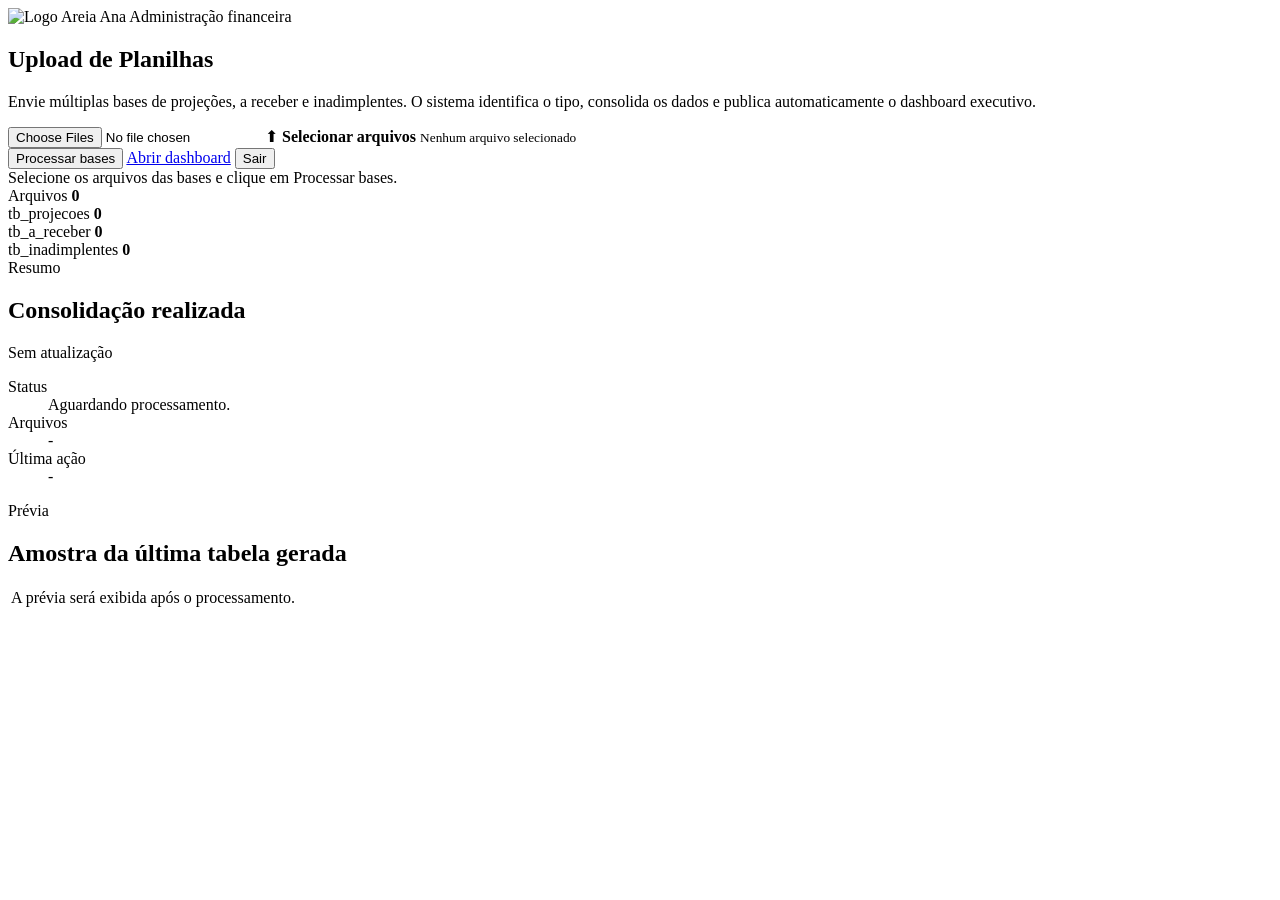
==== admin.html @ 6baa0681 "Restore admin upload page and parser" ====
<!DOCTYPE html>
<html lang="pt-BR">
  <head>
    <meta charset="UTF-8" />
    <meta name="viewport" content="width=device-width, initial-scale=1.0" />
    <title>Financeiro | Admin</title>
    <link rel="preconnect" href="https://fonts.googleapis.com" />
    <link rel="preconnect" href="https://fonts.gstatic.com" crossorigin />
    <link
      href="https://fonts.googleapis.com/css2?family=Inter:wght@400;500;600;700;800&display=swap"
      rel="stylesheet"
    />
    <link rel="stylesheet" href="style.css" />
  </head>
  <body data-page="admin">
    <main class="page page-login admin-page">
      <section class="premium-card admin-card centered-panel wide-panel">
        <header class="panel-header">
          <img class="logo brand-logo" src="logo-areia-ana.svg" alt="Logo Areia Ana" />
          <span class="eyebrow">Administração financeira</span>
          <h1>Upload de Planilhas</h1>
          <p class="page-description">
            Envie múltiplas bases de projeções, a receber e inadimplentes. O sistema identifica o tipo, consolida os
            dados e publica automaticamente o dashboard executivo.
          </p>
        </header>

        <div class="upload-section">
          <label class="upload-dropzone" for="fileInput">
            <input id="fileInput" type="file" accept=".xlsx,.xls,.xlsm,.xlsb,.csv,.eb,.txt" multiple />
            <span class="upload-icon">⬆</span>
            <strong>Selecionar arquivos</strong>
            <small id="selectedFileLabel">Nenhum arquivo selecionado</small>
          </label>

          <div class="upload-actions">
            <button class="btn btn-primary" id="processButton" type="button">Processar bases</button>
            <a class="btn btn-secondary" href="dashboard.html">Abrir dashboard</a>
            <button class="btn btn-ghost" id="logoutButton" type="button">Sair</button>
          </div>

          <div id="processingMessage" class="status-banner is-idle" aria-live="polite">
            Selecione os arquivos das bases e clique em Processar bases.
          </div>

          <div class="stats-grid compact-grid admin-stats-grid">
            <article class="stat-card accent">
              <span>Arquivos</span>
              <strong id="fileNameValue">0</strong>
            </article>
            <article class="stat-card">
              <span>tb_projecoes</span>
              <strong id="projecoesValue">0</strong>
            </article>
            <article class="stat-card">
              <span>tb_a_receber</span>
              <strong id="receberValue">0</strong>
            </article>
            <article class="stat-card">
              <span>tb_inadimplentes</span>
              <strong id="inadimplentesValue">0</strong>
            </article>
          </div>
        </div>

        <section class="admin-content-grid admin-detail-grid">
          <article class="premium-card inner-card">
            <div class="section-heading compact-heading">
              <div>
                <span class="eyebrow">Resumo</span>
                <h2>Consolidação realizada</h2>
              </div>
              <div class="meta-pill" id="updatedAtValue">Sem atualização</div>
            </div>
            <dl class="data-list" id="metadataList">
              <div><dt>Status</dt><dd>Aguardando processamento.</dd></div>
              <div><dt>Arquivos</dt><dd>-</dd></div>
              <div><dt>Última ação</dt><dd>-</dd></div>
            </dl>
            <div class="file-list" id="fileListPreview"></div>
          </article>

          <article class="premium-card inner-card full-span">
            <div class="section-heading compact-heading">
              <div>
                <span class="eyebrow">Prévia</span>
                <h2 id="previewTitle">Amostra da última tabela gerada</h2>
              </div>
            </div>
            <div class="table-shell">
              <table>
                <thead id="previewTableHead"></thead>
                <tbody id="previewTableBody">
                  <tr>
                    <td colspan="6" class="empty-state-cell">A prévia será exibida após o processamento.</td>
                  </tr>
                </tbody>
              </table>
            </div>
          </article>
        </section>
      </section>
    </main>

    <script src="https://cdn.sheetjs.com/xlsx-0.20.3/package/dist/xlsx.full.min.js"></script>
    <script src="utils.js"></script>
    <script src="app.js"></script>
    <script src="admin.js"></script>
  </body>
</html>
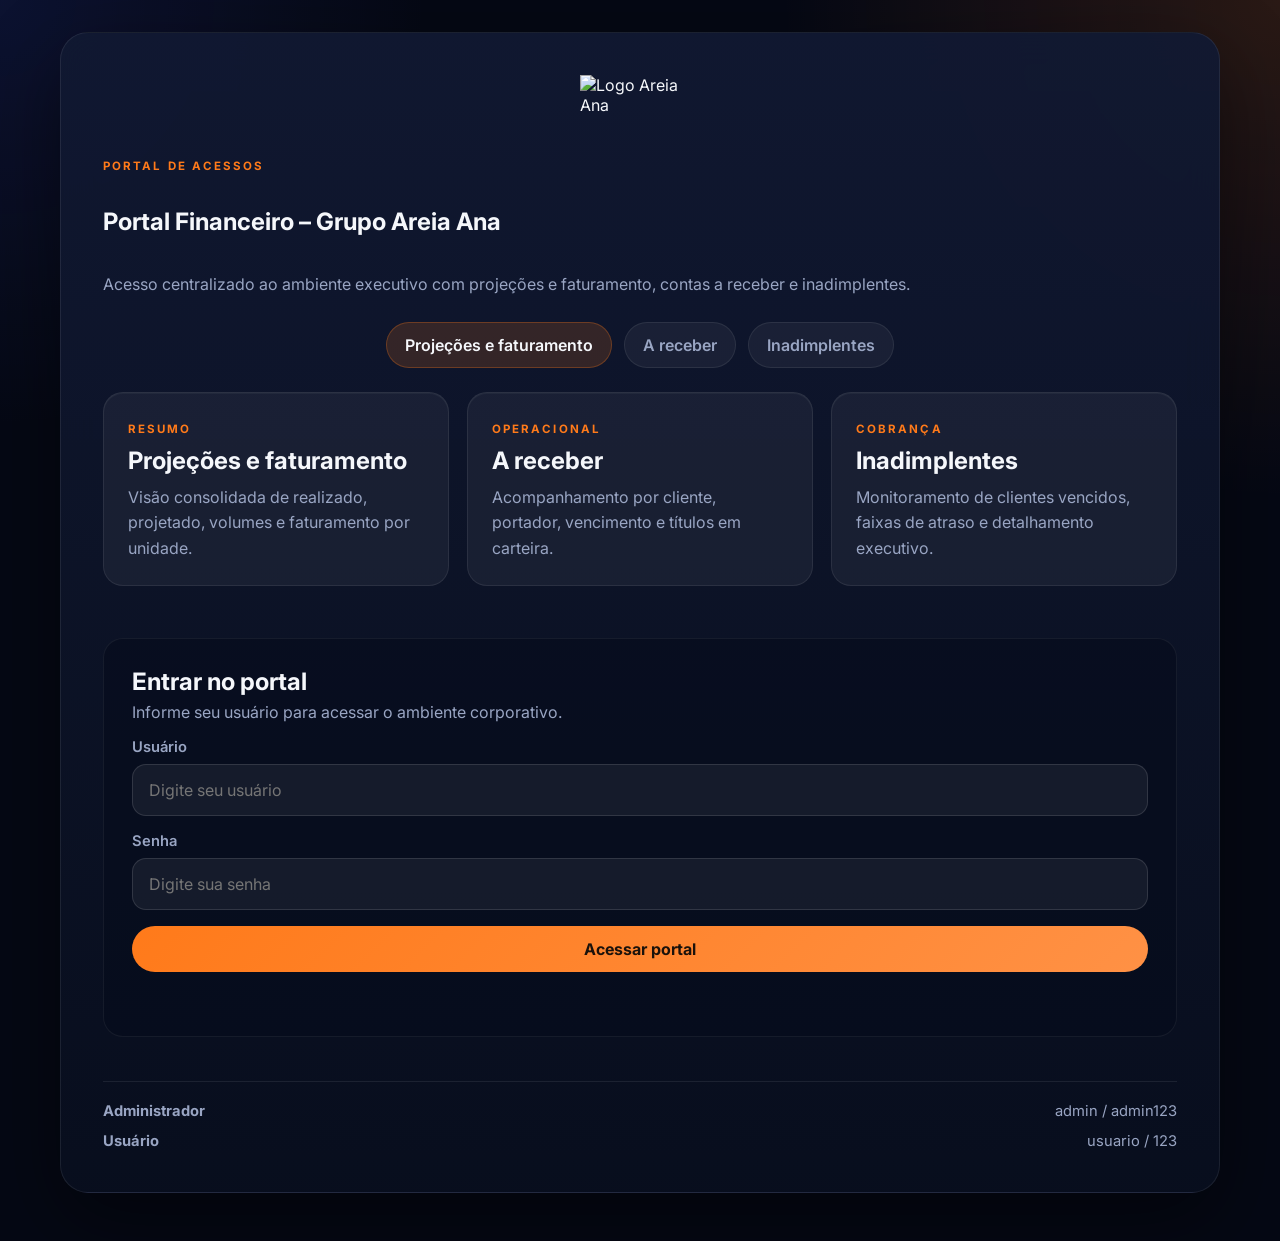
==== commit 5010c84e: "Update admin.html" ====
--- a/admin.html
+++ b/admin.html
@@ -16,7 +16,7 @@
     <main class="page page-login admin-page">
       <section class="premium-card admin-card centered-panel wide-panel">
         <header class="panel-header">
-          <img class="logo brand-logo" src="logo-areia-ana.svg" alt="Logo Areia Ana" />
+          <img class="logo brand-logo" src="logo.png" alt="Logo Areia Ana" />
           <span class="eyebrow">Administração financeira</span>
           <h1>Upload de Planilhas</h1>
           <p class="page-description">
@@ -36,6 +36,7 @@
           <div class="upload-actions">
             <button class="btn btn-primary" id="processButton" type="button">Processar bases</button>
             <a class="btn btn-secondary" href="dashboard.html">Abrir dashboard</a>
+            <button class="btn btn-secondary" id="clearReportsButton" type="button">Limpar relatórios</button>
             <button class="btn btn-ghost" id="logoutButton" type="button">Sair</button>
           </div>
 
--- a/style.css
+++ b/style.css
@@ -0,0 +1,1112 @@
+:root {
+  --bg: #050814;
+  --bg-elevated: rgba(17, 27, 53, 0.88);
+  --panel: rgba(15, 23, 44, 0.94);
+  --panel-strong: rgba(11, 17, 34, 0.98);
+  --line: rgba(255, 255, 255, 0.08);
+  --line-strong: rgba(255, 122, 26, 0.26);
+  --text: #f5f7fb;
+  --muted: #99a5c3;
+  --accent: #ff7a1a;
+  --accent-strong: #ff9145;
+  --success: #4dd39a;
+  --danger: #ff6b6b;
+  --warning: #ffd166;
+  --shadow: 0 28px 80px rgba(0, 0, 0, 0.45);
+  --radius-xl: 28px;
+  --radius-lg: 20px;
+  --radius-md: 14px;
+}
+
+* {
+  box-sizing: border-box;
+}
+
+html,
+body {
+  margin: 0;
+  min-height: 100%;
+  background:
+    radial-gradient(circle at top right, rgba(255, 122, 26, 0.15), transparent 28%),
+    radial-gradient(circle at left top, rgba(65, 94, 255, 0.12), transparent 24%),
+    var(--bg);
+  color: var(--text);
+  font-family: 'Inter', system-ui, -apple-system, BlinkMacSystemFont, 'Segoe UI', sans-serif;
+}
+
+body {
+  min-height: 100vh;
+}
+
+a {
+  color: inherit;
+  text-decoration: none;
+}
+
+button,
+input {
+  font: inherit;
+}
+
+.page {
+  width: min(1160px, calc(100% - 32px));
+  margin: 0 auto;
+  padding: 32px 0 48px;
+}
+
+.page-login {
+  min-height: 100vh;
+  display: flex;
+  justify-content: center;
+  align-items: center;
+}
+
+.page-shell {
+  display: grid;
+  gap: 24px;
+}
+
+.centered-panel {
+  margin: 0 auto;
+}
+
+.admin-page,
+.dashboard-page {
+  align-items: flex-start;
+}
+
+.premium-card {
+  background: linear-gradient(180deg, rgba(17, 25, 50, 0.94), rgba(8, 14, 30, 0.98));
+  border: 1px solid var(--line);
+  border-radius: var(--radius-xl);
+  box-shadow: var(--shadow);
+  backdrop-filter: blur(18px);
+}
+
+.login-card {
+  width: min(100%, 420px);
+  padding: 40px 30px;
+  margin-top: 40px;
+}
+
+.portal-entry-card {
+  width: min(100%, 1180px);
+  padding: 42px;
+  display: grid;
+  gap: 24px;
+}
+
+.portal-tab-preview {
+  display: flex;
+  justify-content: center;
+  gap: 12px;
+  flex-wrap: wrap;
+}
+
+.portal-chip {
+  padding: 12px 18px;
+  border-radius: 999px;
+  background: rgba(255, 255, 255, 0.05);
+  border: 1px solid rgba(255, 255, 255, 0.08);
+  color: var(--muted);
+  font-weight: 600;
+}
+
+.portal-chip.is-active {
+  background: rgba(255, 122, 26, 0.16);
+  border-color: rgba(255, 122, 26, 0.28);
+  color: var(--text);
+}
+
+.portal-card-grid {
+  display: grid;
+  grid-template-columns: repeat(3, minmax(0, 1fr));
+  gap: 18px;
+}
+
+.portal-link-card {
+  padding: 24px;
+  border-radius: var(--radius-lg);
+  background: rgba(255, 255, 255, 0.05);
+  border: 1px solid rgba(255, 255, 255, 0.08);
+  box-shadow: inset 0 1px 0 rgba(255, 255, 255, 0.04);
+}
+
+.portal-link-card p {
+  margin: 10px 0 0;
+  color: var(--muted);
+  line-height: 1.6;
+}
+
+.portal-login-form {
+  padding: 28px;
+  border-radius: var(--radius-lg);
+  background: rgba(6, 12, 27, 0.56);
+  border: 1px solid rgba(255, 255, 255, 0.06);
+}
+
+.portal-form-header {
+  display: grid;
+  gap: 6px;
+}
+
+.portal-form-header span {
+  color: var(--muted);
+}
+
+.logo {
+  width: 120px;
+  height: auto;
+  object-fit: contain;
+  display: block;
+  margin: 0 auto 20px;
+}
+
+.brand-logo {
+  width: 120px;
+}
+
+.eyebrow {
+  display: inline-block;
+  margin-bottom: 10px;
+  color: var(--accent);
+  text-transform: uppercase;
+  letter-spacing: 0.18em;
+  font-size: 0.72rem;
+  font-weight: 700;
+}
+
+h1,
+h2 {
+  margin: 0;
+}
+
+.login-card h1,
+.section-heading h2,
+.hero-card h2 {
+  font-size: clamp(1.8rem, 3vw, 2.9rem);
+  line-height: 1.05;
+}
+
+.page-description,
+.hero-card p,
+.topbar p {
+  margin: 12px 0 0;
+  color: var(--muted);
+  line-height: 1.6;
+}
+
+.form-grid {
+  display: grid;
+  gap: 16px;
+  margin-top: 28px;
+}
+
+.field {
+  display: grid;
+  gap: 8px;
+}
+
+.field span {
+  color: var(--muted);
+  font-size: 0.92rem;
+  font-weight: 600;
+}
+
+.field input,
+.upload-dropzone {
+  border-radius: var(--radius-md);
+  border: 1px solid rgba(255, 255, 255, 0.12);
+  background: rgba(255, 255, 255, 0.06);
+  color: var(--text);
+}
+
+.field input {
+  height: 52px;
+  padding: 0 16px;
+  outline: none;
+  transition: border-color 0.2s ease, box-shadow 0.2s ease;
+}
+
+.field input:focus {
+  border-color: rgba(255, 122, 26, 0.9);
+  box-shadow: 0 0 0 4px rgba(255, 122, 26, 0.16);
+}
+
+.btn {
+  border: 0;
+  border-radius: 999px;
+  cursor: pointer;
+  height: 46px;
+  padding: 0 20px;
+  font-weight: 700;
+  transition: transform 0.18s ease, opacity 0.18s ease, background 0.18s ease;
+}
+
+.btn:hover {
+  transform: translateY(-1px);
+}
+
+.btn-primary {
+  background: linear-gradient(135deg, var(--accent), var(--accent-strong));
+  color: #1b120b;
+}
+
+.btn-secondary {
+  background: rgba(255, 255, 255, 0.08);
+  color: var(--text);
+  border: 1px solid rgba(255, 255, 255, 0.08);
+}
+
+.btn-ghost {
+  background: transparent;
+  color: var(--text);
+  border: 1px solid rgba(255, 255, 255, 0.12);
+}
+
+.btn-block {
+  width: 100%;
+}
+
+.form-message {
+  min-height: 20px;
+  margin: 0;
+  color: var(--danger);
+  font-size: 0.92rem;
+}
+
+.credentials-box {
+  margin-top: 20px;
+  padding-top: 20px;
+  border-top: 1px solid var(--line);
+  display: grid;
+  gap: 12px;
+}
+
+.credentials-box div {
+  display: flex;
+  justify-content: space-between;
+  gap: 12px;
+  color: var(--muted);
+  font-size: 0.92rem;
+}
+
+.topbar,
+.hero-card,
+.upload-card {
+  padding: 24px 28px;
+}
+
+.topbar {
+  display: flex;
+  justify-content: space-between;
+  gap: 24px;
+  align-items: center;
+}
+
+.topbar-actions,
+.section-heading,
+.hero-meta {
+  display: flex;
+  align-items: center;
+}
+
+.topbar-actions {
+  gap: 12px;
+  flex-wrap: wrap;
+  justify-content: flex-end;
+}
+
+.session-badge,
+.meta-pill,
+.chip {
+  border-radius: 999px;
+  padding: 10px 14px;
+  background: rgba(255, 255, 255, 0.05);
+  border: 1px solid rgba(255, 255, 255, 0.08);
+  color: var(--muted);
+  font-size: 0.88rem;
+}
+
+.session-badge strong,
+.meta-pill,
+.chip-accent {
+  color: var(--text);
+}
+
+.grid-two-columns {
+  display: grid;
+  gap: 24px;
+  grid-template-columns: minmax(0, 1.3fr) minmax(280px, 0.9fr);
+}
+
+.checklist-card,
+.detail-grid .premium-card {
+  padding: 24px;
+}
+
+.checklist {
+  margin: 0;
+  padding-left: 18px;
+  color: var(--muted);
+  display: grid;
+  gap: 12px;
+  line-height: 1.5;
+}
+
+.chip-row {
+  margin-top: 18px;
+  display: flex;
+  flex-wrap: wrap;
+  gap: 10px;
+}
+
+.upload-dropzone {
+  display: grid;
+  gap: 8px;
+  justify-items: center;
+  padding: 34px 20px;
+  border-style: dashed;
+  border-color: var(--line-strong);
+  text-align: center;
+  cursor: pointer;
+}
+
+.upload-dropzone input {
+  display: none;
+}
+
+.upload-icon {
+  width: 58px;
+  height: 58px;
+  border-radius: 50%;
+  display: grid;
+  place-items: center;
+  background: rgba(255, 122, 26, 0.14);
+  color: var(--accent);
+  font-size: 1.5rem;
+}
+
+.status-banner {
+  margin-top: 18px;
+  padding: 14px 16px;
+  border-radius: var(--radius-md);
+  border: 1px solid transparent;
+  font-weight: 600;
+}
+
+.status-banner.is-idle {
+  background: rgba(255, 255, 255, 0.04);
+  color: var(--muted);
+  border-color: rgba(255, 255, 255, 0.06);
+}
+
+.status-banner.is-loading {
+  background: rgba(255, 209, 102, 0.08);
+  color: var(--warning);
+  border-color: rgba(255, 209, 102, 0.24);
+}
+
+.status-banner.is-success {
+  background: rgba(77, 211, 154, 0.08);
+  color: var(--success);
+  border-color: rgba(77, 211, 154, 0.2);
+}
+
+.status-banner.is-error {
+  background: rgba(255, 107, 107, 0.08);
+  color: var(--danger);
+  border-color: rgba(255, 107, 107, 0.24);
+}
+
+.stats-grid {
+  display: grid;
+  gap: 18px;
+  grid-template-columns: repeat(5, minmax(0, 1fr));
+}
+
+.compact-grid {
+  margin-top: 20px;
+  grid-template-columns: repeat(3, minmax(0, 1fr));
+}
+
+.stat-card {
+  padding: 20px;
+  border-radius: var(--radius-lg);
+  background: rgba(255, 255, 255, 0.05);
+  border: 1px solid rgba(255, 255, 255, 0.06);
+  display: grid;
+  gap: 8px;
+}
+
+.stat-card span {
+  color: var(--muted);
+  font-size: 0.9rem;
+}
+
+.stat-card strong {
+  font-size: 1.4rem;
+  line-height: 1.15;
+}
+
+.stat-card.accent {
+  background: linear-gradient(135deg, rgba(255, 122, 26, 0.18), rgba(255, 122, 26, 0.06));
+  border-color: rgba(255, 122, 26, 0.22);
+}
+
+.data-list {
+  margin: 0;
+  display: grid;
+  gap: 14px;
+}
+
+.data-list div {
+  display: grid;
+  gap: 6px;
+  padding-bottom: 14px;
+  border-bottom: 1px solid var(--line);
+}
+
+.data-list div:last-child {
+  padding-bottom: 0;
+  border-bottom: 0;
+}
+
+.data-list dt {
+  color: var(--muted);
+  font-size: 0.88rem;
+}
+
+.data-list dd {
+  margin: 0;
+  font-weight: 600;
+}
+
+.table-shell {
+  overflow: auto;
+  border-radius: var(--radius-lg);
+  border: 1px solid rgba(255, 255, 255, 0.08);
+}
+
+.table-shell table {
+  width: 100%;
+  border-collapse: collapse;
+  min-width: 560px;
+}
+
+th,
+td {
+  padding: 14px 16px;
+  text-align: left;
+  border-bottom: 1px solid rgba(255, 255, 255, 0.06);
+}
+
+th {
+  color: #d4def8;
+  font-size: 0.82rem;
+  letter-spacing: 0.06em;
+  text-transform: uppercase;
+}
+
+.sortable-table th[data-sort-key] {
+  cursor: pointer;
+}
+
+.sortable-table th[data-sort-key]::after {
+  content: ' ↕';
+  color: rgba(255, 255, 255, 0.38);
+}
+
+td {
+  color: var(--muted);
+}
+
+.empty-state-cell {
+  text-align: center;
+  color: var(--muted);
+}
+
+.badge {
+  display: inline-flex;
+  align-items: center;
+  justify-content: center;
+  border-radius: 999px;
+  padding: 6px 12px;
+  font-size: 0.82rem;
+  font-weight: 700;
+}
+
+.badge-success {
+  background: rgba(77, 211, 154, 0.12);
+  color: var(--success);
+}
+
+.badge-warning {
+  background: rgba(255, 209, 102, 0.12);
+  color: var(--warning);
+}
+
+.badge-danger {
+  background: rgba(255, 107, 107, 0.12);
+  color: var(--danger);
+}
+
+.dashboard-hero {
+  display: flex;
+  justify-content: space-between;
+  gap: 24px;
+}
+
+.hero-meta {
+  gap: 16px;
+  align-items: stretch;
+}
+
+.hero-meta > div {
+  min-width: 180px;
+  padding: 18px;
+  border-radius: var(--radius-lg);
+  background: rgba(255, 255, 255, 0.05);
+  border: 1px solid rgba(255, 255, 255, 0.06);
+}
+
+.hero-meta span {
+  display: block;
+  color: var(--muted);
+  font-size: 0.88rem;
+  margin-bottom: 8px;
+}
+
+.admin-card,
+.dashboard-card {
+  width: min(100%, 980px);
+  padding: 32px;
+}
+
+.dashboard-card {
+  width: min(100%, 1120px);
+}
+
+.panel-header {
+  text-align: center;
+  padding-top: 8px;
+}
+
+.upload-section {
+  display: grid;
+  gap: 18px;
+  margin-top: 28px;
+}
+
+.upload-actions {
+  display: flex;
+  justify-content: center;
+  gap: 12px;
+  flex-wrap: wrap;
+}
+
+.admin-content-grid {
+  display: grid;
+  grid-template-columns: repeat(2, minmax(0, 1fr));
+  gap: 20px;
+  margin-top: 24px;
+}
+
+.full-width-grid {
+  grid-template-columns: 1fr;
+}
+
+.full-span {
+  grid-column: 1 / -1;
+}
+
+.inner-card {
+  padding: 24px;
+  background: rgba(11, 16, 32, 0.88);
+}
+
+.compact-heading {
+  justify-content: space-between;
+  gap: 12px;
+  margin-bottom: 16px;
+}
+
+.simple-stats {
+  grid-template-columns: repeat(4, minmax(0, 1fr));
+  margin-top: 24px;
+}
+
+.hidden-banner {
+  display: none;
+}
+
+.hidden-banner.is-visible {
+  display: block;
+}
+
+.dashboard-actions {
+  margin-top: 20px;
+}
+
+.admin-stats-grid {
+  grid-template-columns: repeat(4, minmax(0, 1fr));
+}
+
+.admin-detail-grid {
+  grid-template-columns: 1.1fr 1.5fr;
+}
+
+.file-list {
+  display: flex;
+  flex-wrap: wrap;
+  gap: 10px;
+  margin-top: 16px;
+}
+
+.tab-nav {
+  display: flex;
+  gap: 12px;
+  flex-wrap: wrap;
+  margin-top: 24px;
+}
+
+.tab-button {
+  min-height: 44px;
+  border-radius: 999px;
+  border: 1px solid rgba(255,255,255,0.08);
+  background: rgba(255,255,255,0.05);
+  color: var(--text);
+  padding: 0 18px;
+  cursor: pointer;
+  font-weight: 700;
+}
+
+.tab-button.is-active {
+  background: linear-gradient(135deg, var(--accent), var(--accent-strong));
+  color: #1b120b;
+}
+
+.tab-panel {
+  display: none;
+  margin-top: 24px;
+}
+
+.tab-panel.is-active {
+  display: block;
+}
+
+.dashboard-grid {
+  display: grid;
+  grid-template-columns: minmax(280px, 0.9fr) minmax(0, 1.4fr);
+  gap: 20px;
+  margin-top: 20px;
+}
+
+.chart-list {
+  display: grid;
+  gap: 14px;
+}
+
+.chart-item {
+  display: grid;
+  gap: 8px;
+}
+
+.chart-label-row {
+  display: flex;
+  justify-content: space-between;
+  gap: 12px;
+  color: var(--muted);
+}
+
+.chart-bar-track {
+  height: 12px;
+  border-radius: 999px;
+  background: rgba(255,255,255,0.08);
+  overflow: hidden;
+}
+
+.chart-bar {
+  height: 100%;
+  border-radius: inherit;
+  background: linear-gradient(135deg, var(--accent), var(--accent-strong));
+}
+
+.compact-table-shell {
+  max-height: 420px;
+}
+
+.header-actions {
+  display: flex;
+  gap: 12px;
+  flex-wrap: wrap;
+}
+
+.portal-topbar {
+  display: flex;
+  justify-content: space-between;
+  align-items: center;
+  gap: 24px;
+  padding-bottom: 10px;
+}
+
+.portal-brand {
+  display: flex;
+  align-items: center;
+  gap: 18px;
+}
+
+.portal-brand .brand-logo {
+  margin: 0;
+}
+
+.portal-meta {
+  display: flex;
+  align-items: center;
+  gap: 14px;
+  flex-wrap: wrap;
+  justify-content: flex-end;
+}
+
+.profile-chip {
+  min-height: 52px;
+  padding: 10px 16px;
+  border-radius: 18px;
+  border: 1px solid rgba(255, 255, 255, 0.08);
+  background: rgba(255, 255, 255, 0.05);
+  display: grid;
+  gap: 2px;
+}
+
+.profile-chip span {
+  color: var(--muted);
+  font-size: 0.78rem;
+  text-transform: uppercase;
+  letter-spacing: 0.08em;
+}
+
+.profile-chip strong {
+  font-size: 1rem;
+}
+
+.header-actions-centered {
+  justify-content: center;
+  margin-top: 20px;
+}
+
+.tab-nav-centered {
+  justify-content: center;
+}
+
+.dashboard-kpis {
+  grid-template-columns: repeat(4, minmax(0, 1fr));
+  justify-content: center;
+}
+
+.executive-section {
+  width: 100%;
+  max-width: 1280px;
+  margin: 0 auto;
+  display: grid;
+  gap: 28px;
+}
+
+.dashboard-section-shell {
+  width: 100%;
+}
+
+.executive-section-centered {
+  justify-items: center;
+}
+
+.dashboard-section-header,
+.executive-section-header {
+  width: min(100%, 940px);
+  text-align: center;
+  display: grid;
+  gap: 10px;
+}
+
+.dashboard-section-header p,
+.executive-section-header p {
+  margin: 0;
+  color: var(--muted);
+  line-height: 1.7;
+}
+
+.proj-kpis-grid {
+  width: min(100%, 1120px);
+}
+
+.dashboard-kpis-grid {
+  width: min(100%, 1120px);
+}
+
+.section-actions-row {
+  width: min(100%, 1160px);
+  display: grid;
+  grid-template-columns: auto minmax(0, 1fr);
+  gap: 16px;
+  align-items: end;
+}
+
+.action-button {
+  justify-self: start;
+}
+
+.action-button-group {
+  display: flex;
+  gap: 12px;
+  flex-wrap: wrap;
+}
+
+.premium-kpi {
+  min-height: 148px;
+  align-content: center;
+  justify-items: center;
+  text-align: center;
+  background: linear-gradient(180deg, rgba(255, 255, 255, 0.07), rgba(255, 255, 255, 0.04));
+  box-shadow: inset 0 1px 0 rgba(255, 255, 255, 0.04);
+}
+
+.premium-kpi span {
+  font-size: 0.88rem;
+  letter-spacing: 0.03em;
+  text-transform: uppercase;
+}
+
+.premium-kpi strong {
+  font-size: clamp(1.8rem, 3vw, 2.6rem);
+}
+
+.proj-visual-grid {
+  width: min(100%, 1160px);
+  display: grid;
+  grid-template-columns: repeat(3, minmax(0, 1fr));
+  gap: 22px;
+  align-items: stretch;
+}
+
+.dashboard-chart-grid {
+  width: min(100%, 1160px);
+  display: grid;
+  grid-template-columns: repeat(2, minmax(0, 1fr));
+  gap: 22px;
+  align-items: stretch;
+}
+
+.unified-chart-grid {
+  grid-template-columns: 1.4fr 1fr;
+}
+
+.tab-filters-grid {
+  width: min(100%, 1160px);
+}
+
+.filters-grid-four {
+  grid-template-columns: repeat(4, minmax(0, 1fr));
+}
+
+.chart-panel {
+  padding: 24px;
+}
+
+.chart-panel-primary {
+  min-height: 420px;
+}
+
+.chart-canvas-shell {
+  position: relative;
+  min-height: 320px;
+  width: 100%;
+}
+
+.chart-canvas-shell canvas {
+  width: 100% !important;
+  height: 100% !important;
+}
+
+.charts-grid {
+  display: grid;
+  gap: 20px;
+  margin-top: 24px;
+}
+
+.charts-grid-three {
+  grid-template-columns: repeat(3, minmax(0, 1fr));
+}
+
+.chart-card,
+.table-panel {
+  margin-top: 0;
+}
+
+.table-panel {
+  margin-top: 24px;
+}
+
+.proj-table-panel {
+  width: min(100%, 1160px);
+  justify-self: center;
+  padding: 24px;
+}
+
+.dashboard-table-panel {
+  width: min(100%, 1160px);
+  justify-self: center;
+  padding: 24px;
+}
+
+.dashboard-block {
+  width: min(100%, 1160px);
+}
+
+.executive-table-shell {
+  background: rgba(4, 9, 22, 0.62);
+}
+
+.executive-table {
+  min-width: 1040px;
+}
+
+.executive-table thead th {
+  position: sticky;
+  top: 0;
+  background: rgba(11, 17, 34, 0.98);
+  z-index: 1;
+}
+
+.numeric-column,
+.numeric-cell {
+  text-align: right;
+}
+
+.executive-table tbody td {
+  color: #e7edff;
+}
+
+.executive-table tbody tr:nth-child(odd) {
+  background: rgba(255, 255, 255, 0.025);
+}
+
+.executive-table tbody tr:hover {
+  background: rgba(255, 122, 26, 0.08);
+}
+
+.table-footer {
+  margin-top: 16px;
+  display: flex;
+  justify-content: space-between;
+  align-items: center;
+  gap: 12px;
+  flex-wrap: wrap;
+}
+
+.table-footer .meta-pill {
+  margin: 0;
+}
+
+.pager-actions {
+  display: flex;
+  gap: 10px;
+}
+
+.filters-row {
+  display: grid;
+  grid-template-columns: repeat(3, minmax(0, 1fr));
+  gap: 16px;
+  margin-top: 24px;
+}
+
+.filter-field {
+  display: grid;
+  gap: 8px;
+}
+
+.filter-field span {
+  color: var(--muted);
+  font-size: 0.9rem;
+  font-weight: 600;
+}
+
+.filter-field select,
+.filter-field input {
+  height: 48px;
+  border-radius: var(--radius-md);
+  border: 1px solid rgba(255,255,255,0.12);
+  background: rgba(255,255,255,0.06);
+  color: var(--text);
+  padding: 0 14px;
+}
+
+.wide-field {
+  grid-column: span 1;
+}
+
+.executive-panel {
+  padding-bottom: 40px;
+}
+
+@media (max-width: 960px) {
+  .topbar,
+  .dashboard-hero,
+  .section-heading,
+  .topbar-actions,
+  .hero-meta {
+    flex-direction: column;
+    align-items: flex-start;
+  }
+
+  .grid-two-columns,
+  .stats-grid,
+  .compact-grid,
+  .portal-card-grid,
+  .portal-topbar,
+  .portal-brand,
+  .portal-meta,
+  .section-actions-row,
+  .action-button-group,
+  .dashboard-kpis,
+  .charts-grid-three,
+  .filters-row,
+  .proj-visual-grid,
+  .dashboard-chart-grid,
+  .filters-grid-four,
+  .admin-content-grid,
+  .simple-stats,
+  .admin-stats-grid,
+  .admin-detail-grid,
+  .dashboard-grid {
+    grid-template-columns: 1fr;
+  }
+
+  .page {
+    width: min(100%, calc(100% - 24px));
+    padding-top: 24px;
+  }
+
+  .login-card {
+    padding: 28px 22px;
+  }
+
+  .admin-card,
+  .dashboard-card {
+    padding: 24px 20px;
+  }
+
+  .premium-kpi {
+    min-height: 124px;
+  }
+
+  .portal-entry-card {
+    padding: 28px;
+  }
+
+  .action-button {
+    width: 100%;
+  }
+
+  .chart-canvas-shell {
+    min-height: 280px;
+  }
+}
